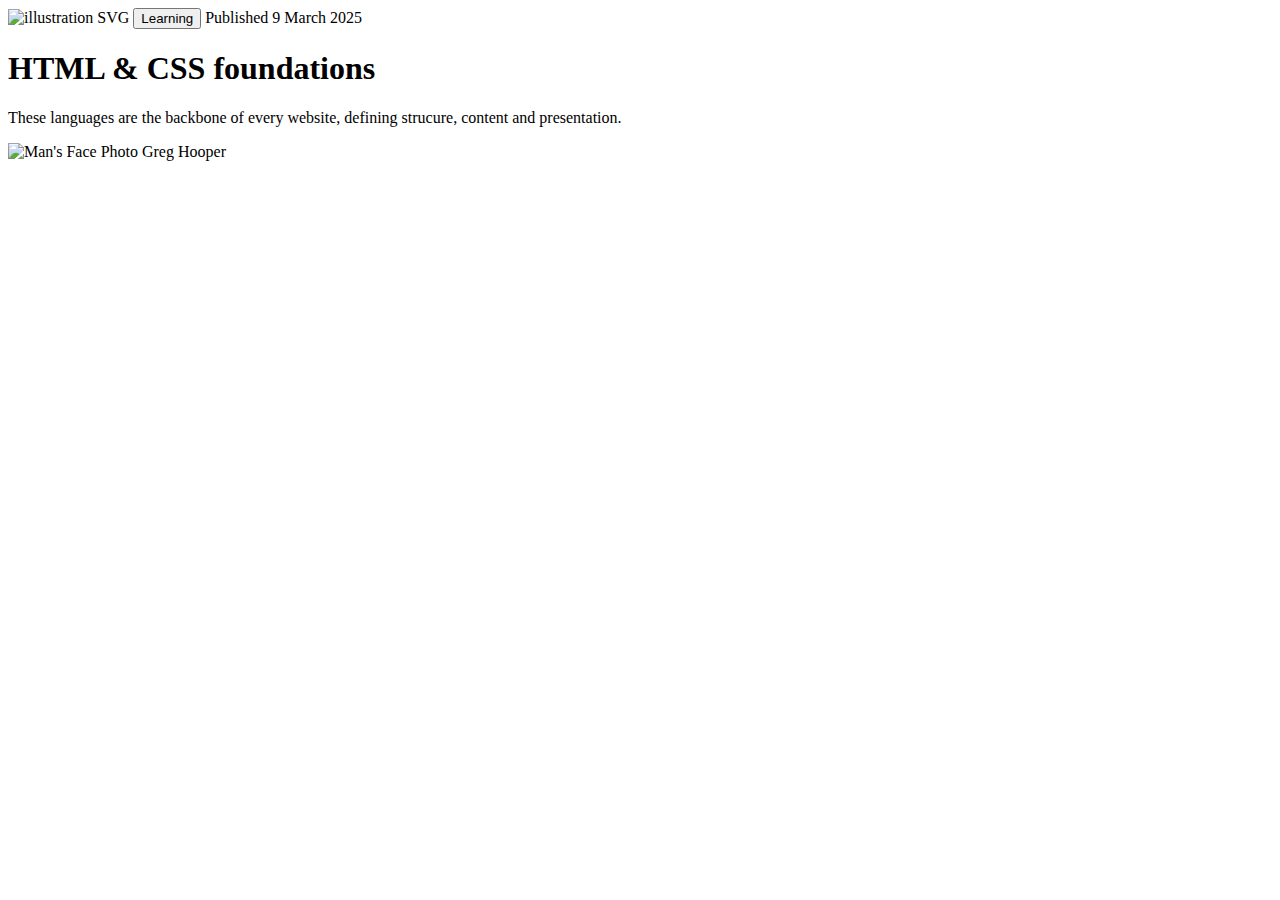
==== 02. Blog_Card/index.html @ ae0c66ce "Create index.html for BLOG_CARD" ====
<!DOCTYPE html>
<html lang="en">
<head>
    <meta charset="UTF-8">
    <meta name="viewport" content="width=device-width, initial-scale=1.0">
    <meta http-equiv="X-UA-Compatible" content="ie=edge">
    <title>Blog Card _ Challange</title>
    <link rel="stylesheet" href="CSS/style.css">
    <!-- Figtree Font -->
    <link rel="preconnect" href="https://fonts.googleapis.com">
    <link rel="preconnect" href="https://fonts.gstatic.com" crossorigin>
    <link href="https://fonts.googleapis.com/css2?family=Figtree:ital,wght@0,300..900;1,300..900&display=swap" rel="stylesheet">
    <base href="Assets/">
    <link rel="icon" href="Icon/favicon.ico">
</head>
<body>
    <main>
        <section class="card">
            <img src="Img/Illustration.svg" alt="illustration SVG" class="cover" width= "100%">
            <button>Learning</button>
            <span class="date">Published 9 March 2025</span>
            <h1>HTML & CSS foundations</h1>
            <p>These languages are the backbone of every website, defining strucure, content and presentation.</p>
            <div class="logo">
                <img src="Img/photo.png" alt="Man's Face Photo" height="40">
                <span>Greg Hooper</span>
            </div>
        </section>
    </main>
</body>
</html>
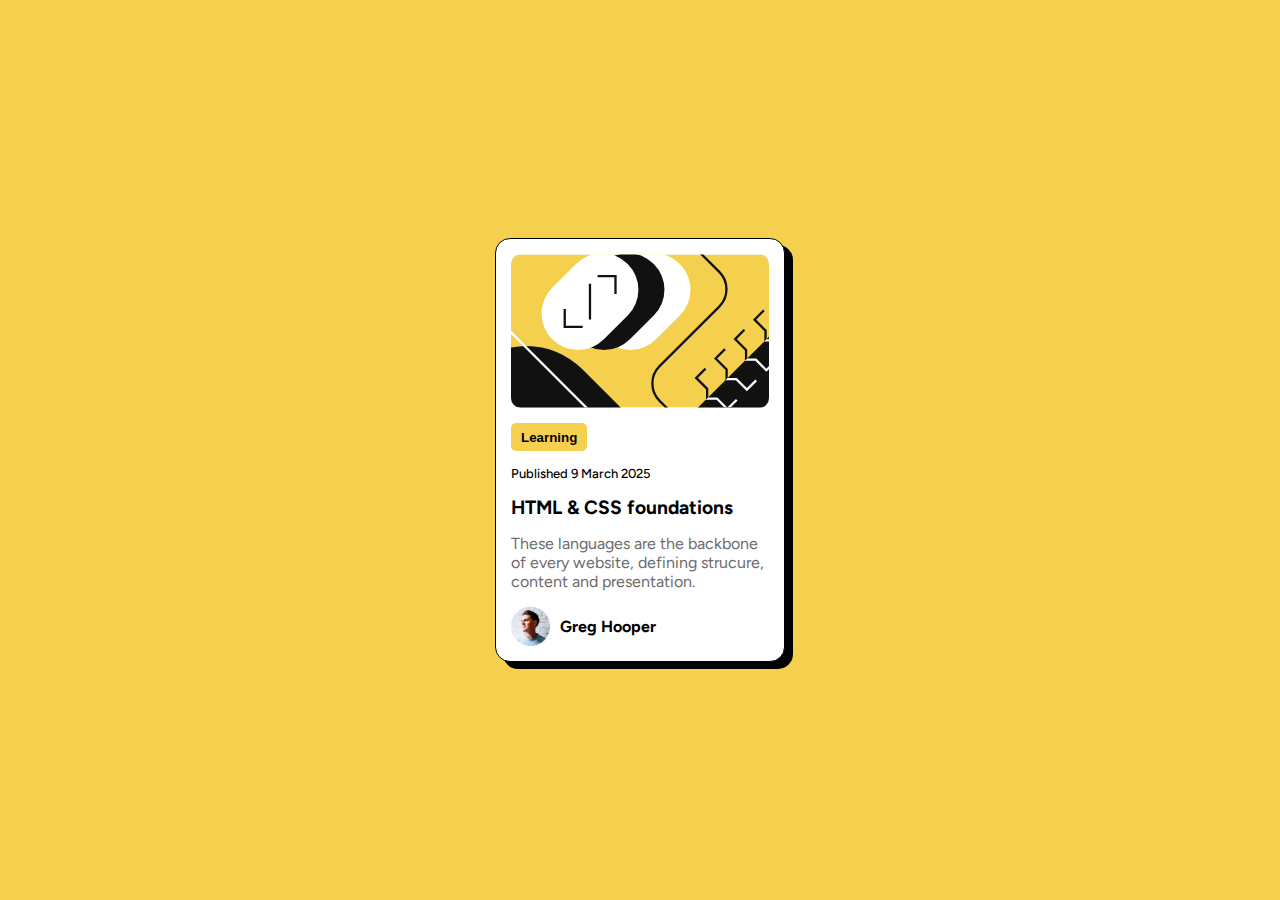
==== commit 5e886299: "BlogCard Challenge Completed" ====
--- a/02. Blog_Card/index.html
+++ b/02. Blog_Card/index.html
@@ -11,7 +11,7 @@
     <link rel="preconnect" href="https://fonts.gstatic.com" crossorigin>
     <link href="https://fonts.googleapis.com/css2?family=Figtree:ital,wght@0,300..900;1,300..900&display=swap" rel="stylesheet">
     <base href="Assets/">
-    <link rel="icon" href="Icon/favicon.ico">
+    <link rel="icon" href="Icons/favicon.ico">
 </head>
 <body>
     <main>
@@ -22,7 +22,7 @@
             <h1>HTML & CSS foundations</h1>
             <p>These languages are the backbone of every website, defining strucure, content and presentation.</p>
             <div class="logo">
-                <img src="Img/photo.png" alt="Man's Face Photo" height="40">
+                <img src="Img/photo.webp" alt="Man's Face Photo" height="40">
                 <span>Greg Hooper</span>
             </div>
         </section>
--- a/02. Blog_Card/CSS/style.css
+++ b/02. Blog_Card/CSS/style.css
@@ -0,0 +1,66 @@
+:root{
+    --font_fa:"Figtree", sans-serif;
+    --primarycol:hsl(47, 88%, 63%);
+    --secCol:white;
+    --cardShadow:8px 7px black;
+    --paracol:hsl(0, 0%, 42%);
+}
+*{
+    margin:0;
+    padding:0;
+    box-sizing:border-box;
+}
+body{
+    background:var(--primarycol);
+    font-family:var(--font_fa);
+    display:flex;
+    justify-content:center;
+    align-items:center;
+    width:100vw;
+    height:100vh;
+}
+.card{
+    max-width:290px;
+    border:1px solid black;
+    border-radius:15px;
+    background:var(--secCol);
+    padding:15px;
+    display:flex;
+    flex-flow:column wrap;
+    gap:15px;
+    box-shadow:var(--cardShadow);
+}
+.cover{
+    border:0;
+    border-radius:10px;
+}
+button,h1,.logo span{
+    font-weight:bold;
+}
+button{
+    background:var(--primarycol);
+    border:0;
+    border-radius:5px;
+    padding:6.5px 10px;
+    width:fit-content;
+}
+.date{
+    font-size:13px;
+    font-weight:500;
+}
+h1{
+    font-size:1.2rem;
+    transition:color 0.1s ease 0s;
+}
+h1:active,h1:hover{
+    color:var(--primarycol);
+}
+p{
+    font-size:16px;
+    color:var(--paracol);
+}
+.logo{
+    display:flex;
+    align-items:center;
+    gap:10px;
+}
